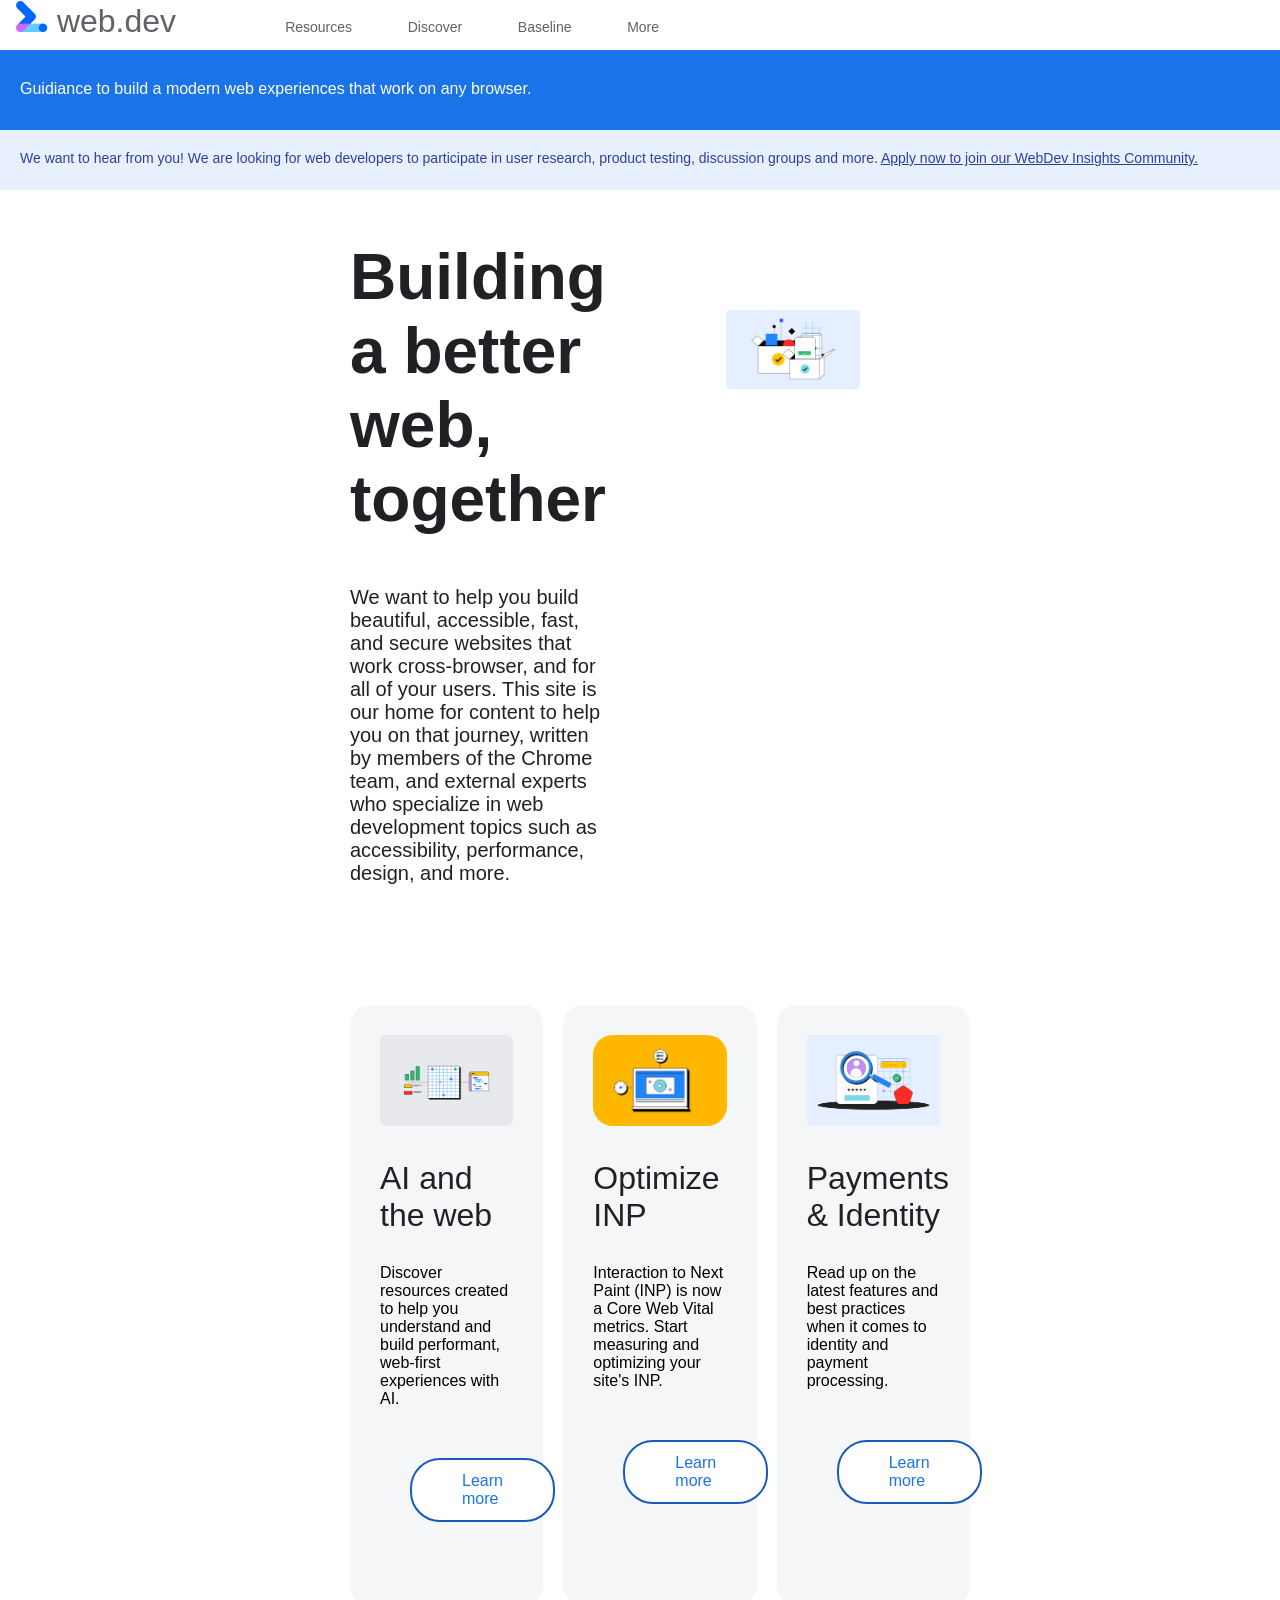
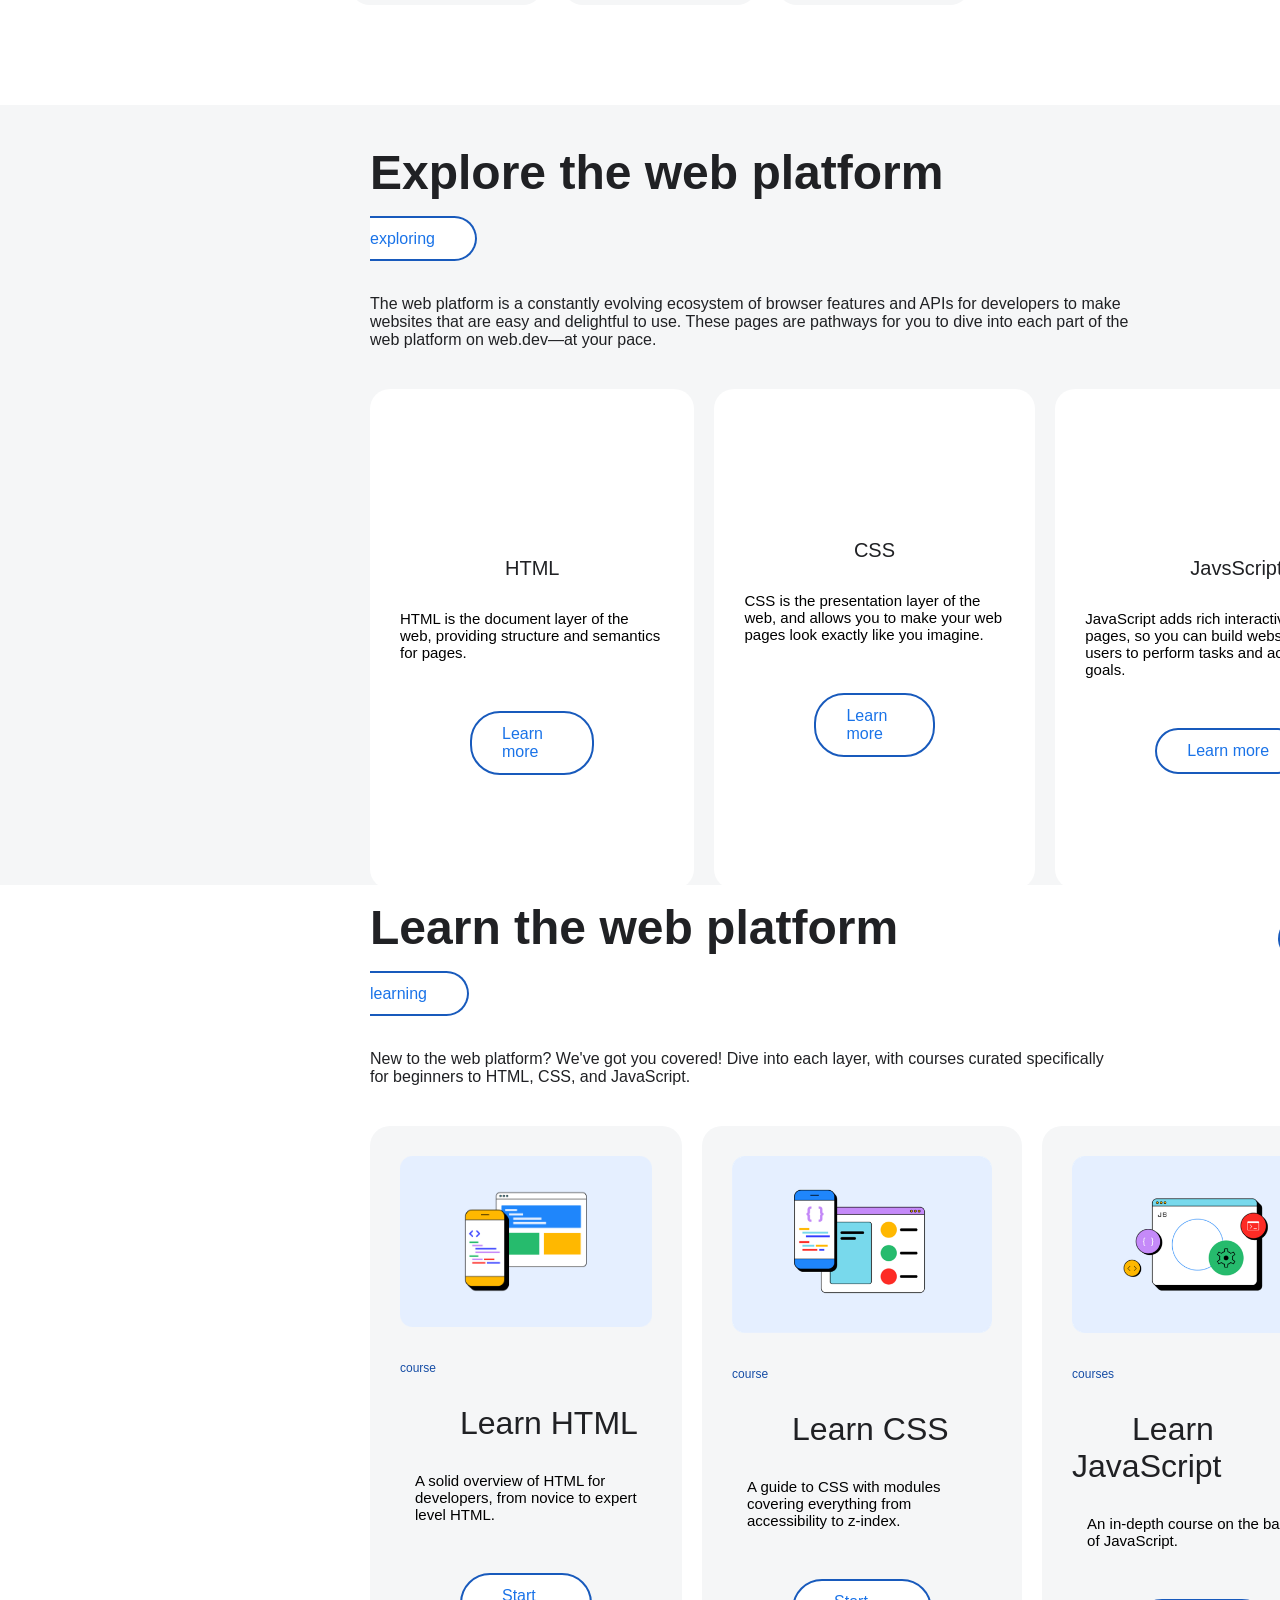
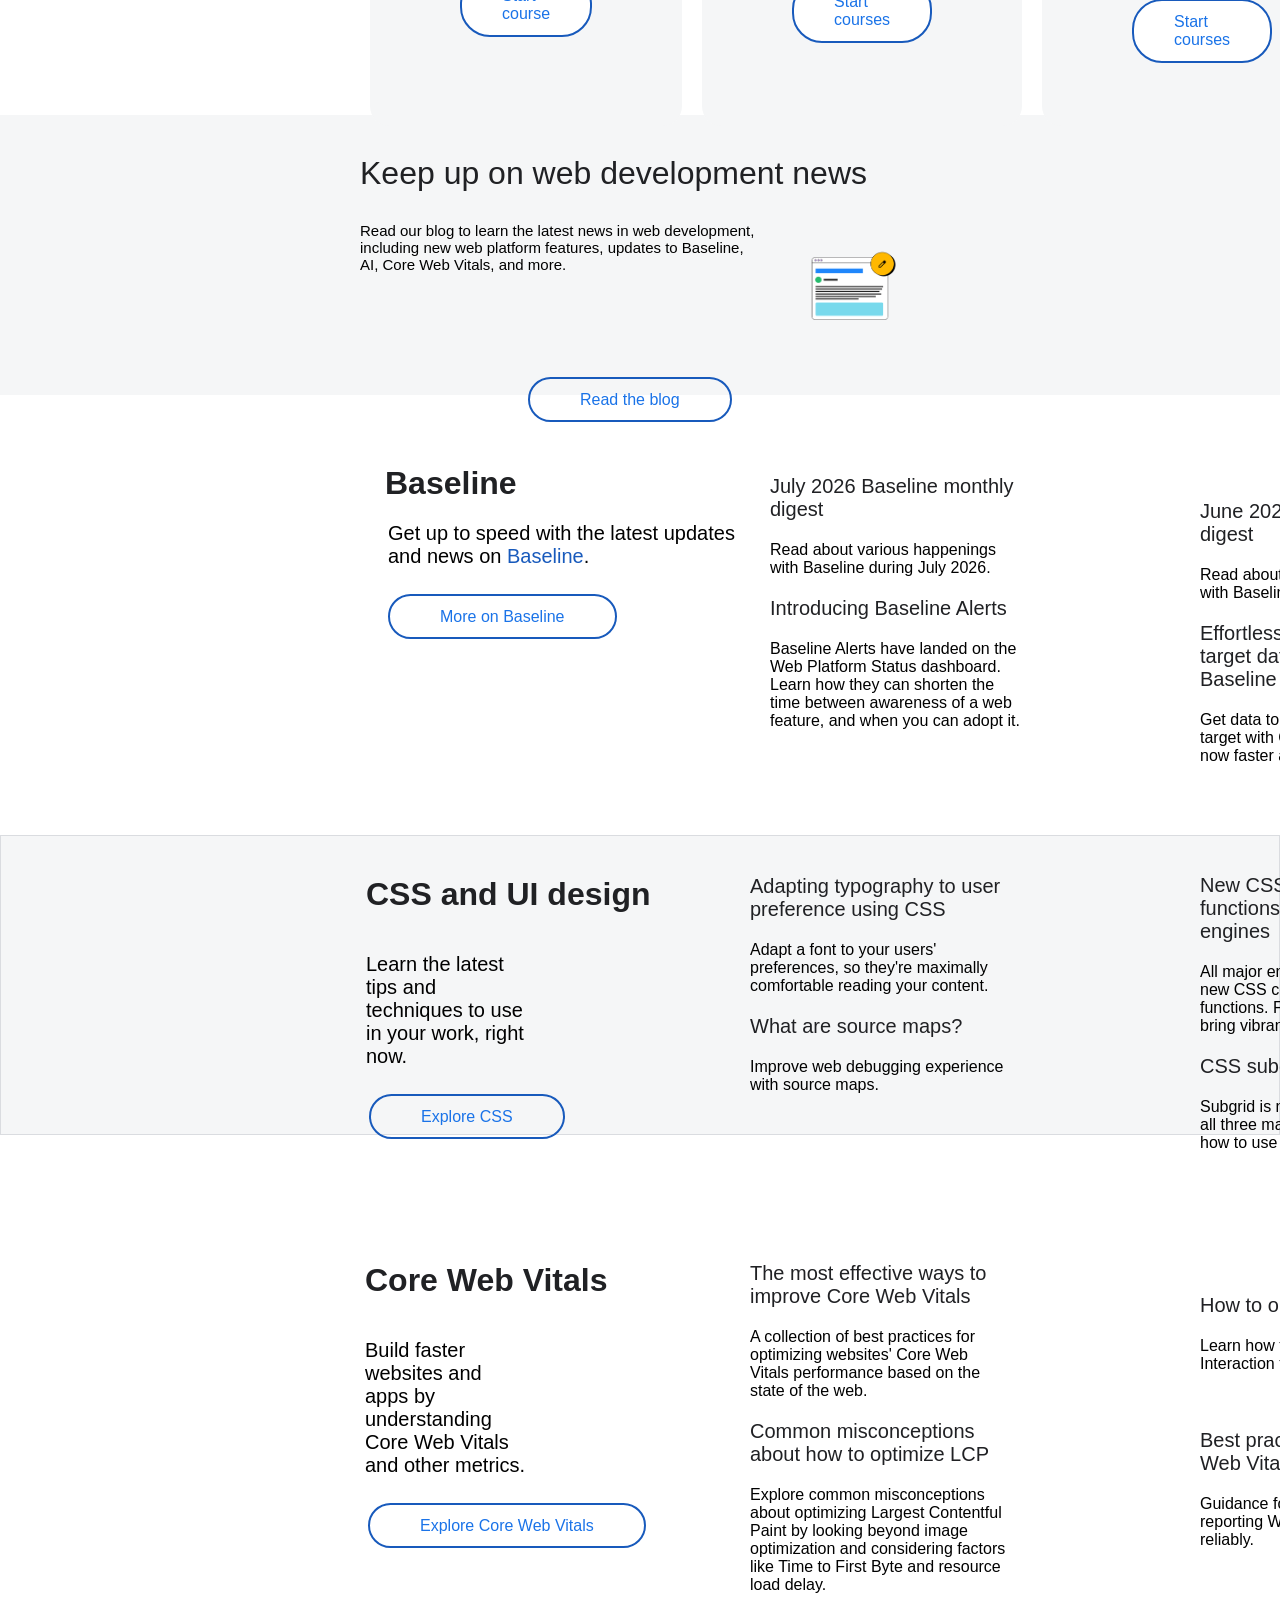
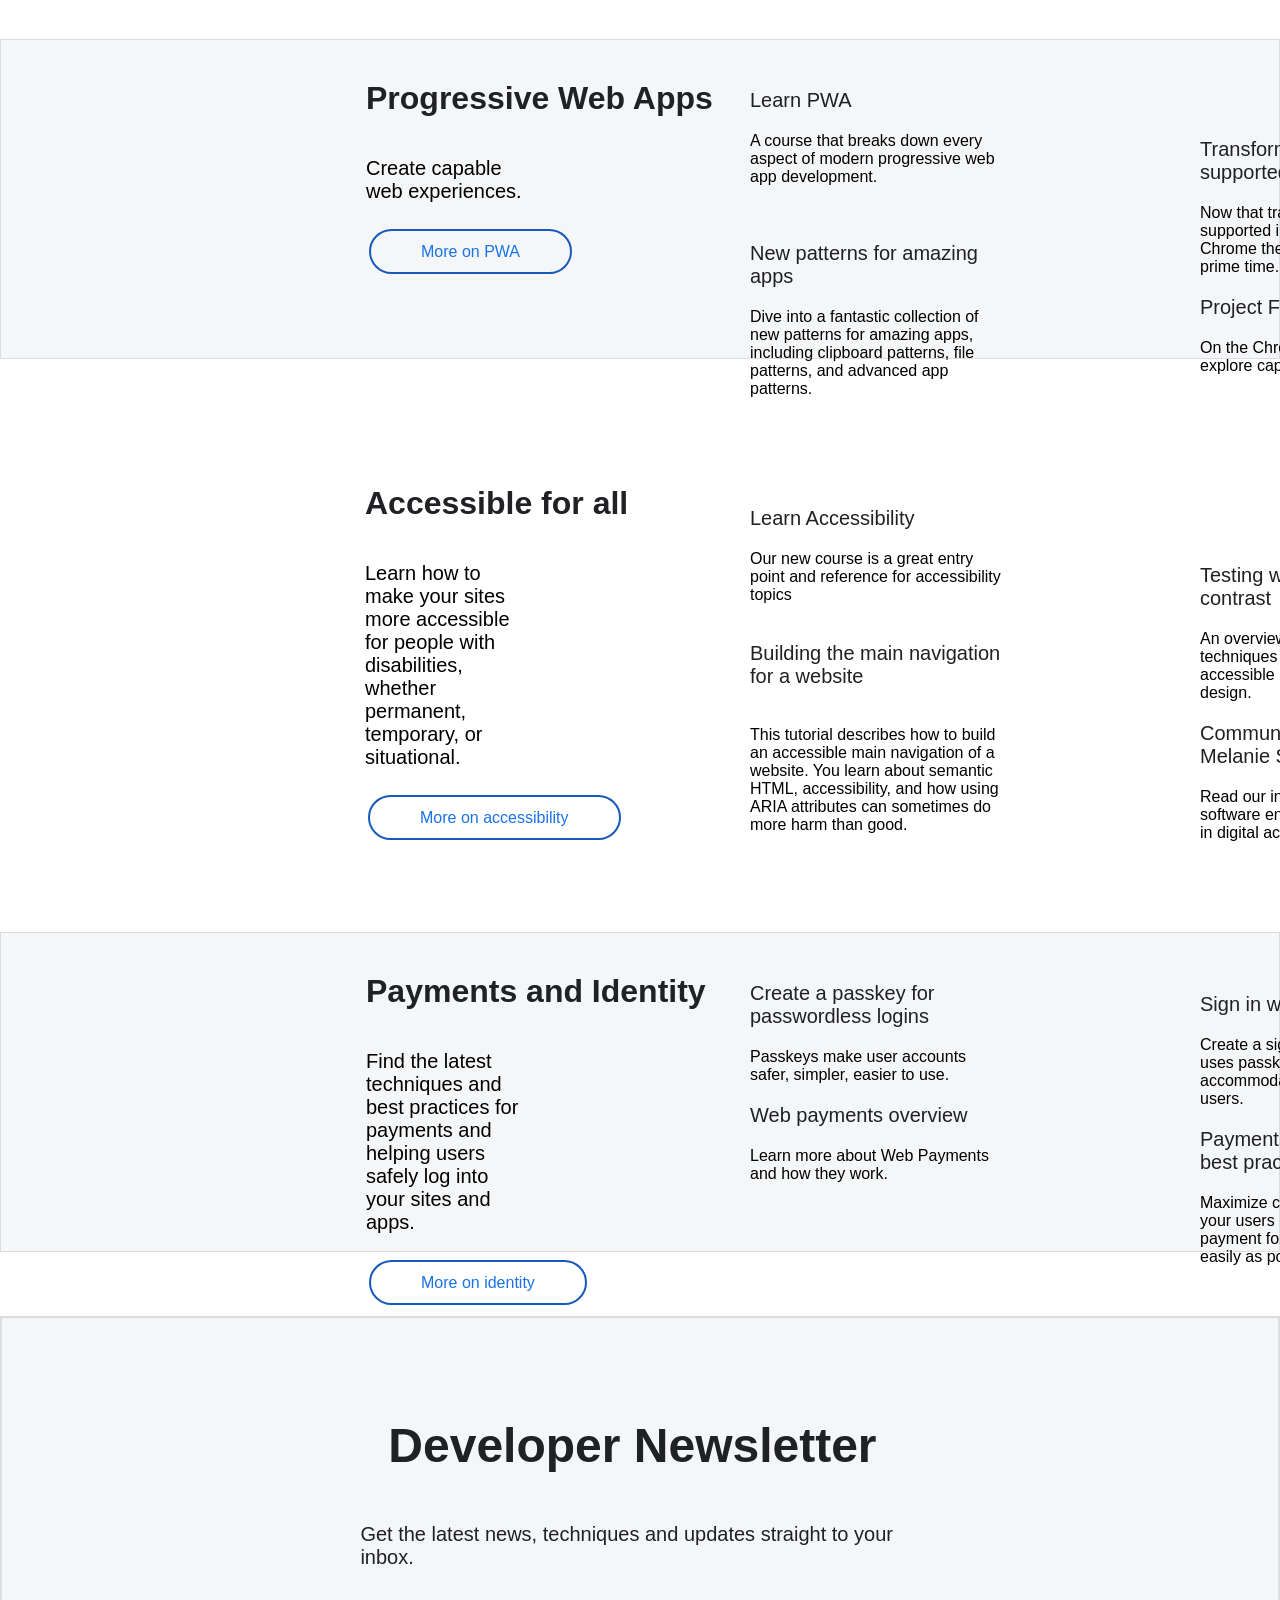
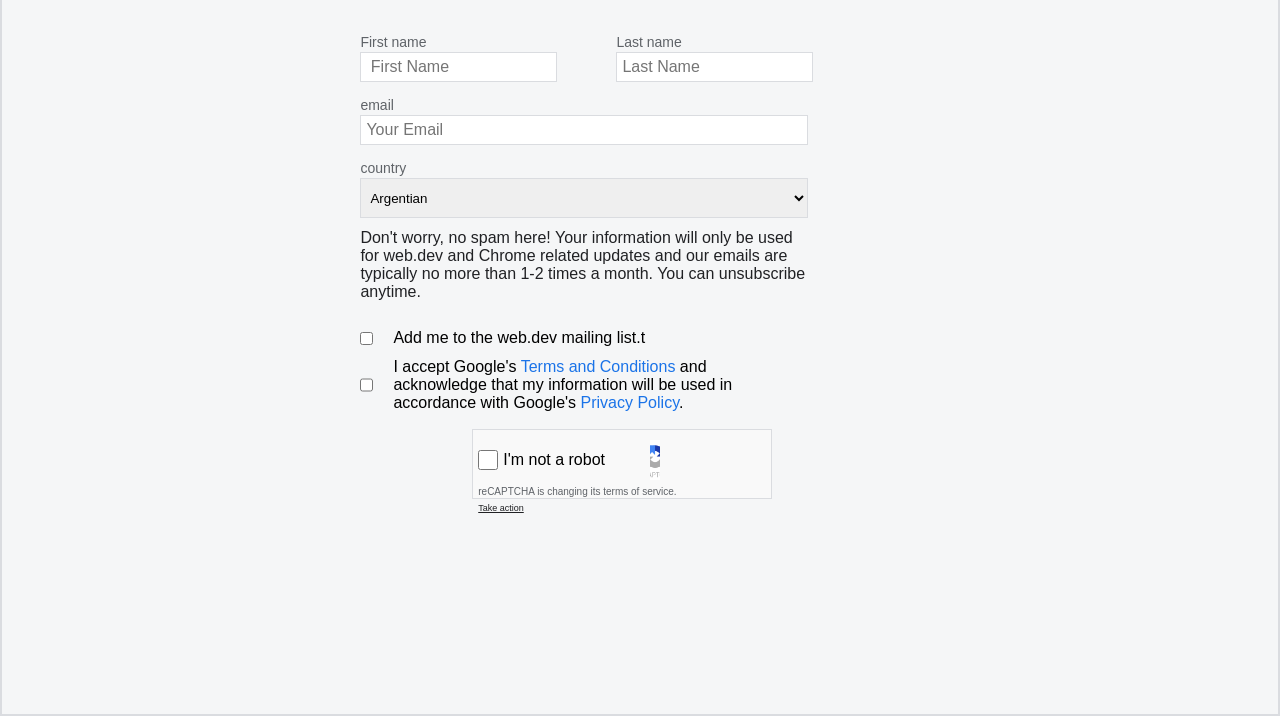
==== index.html @ c660c534 "i added a style" ====
<!DOCTYPE html>
<html lang="en">

<head>
    <meta charset="UTF-8">
    <meta name="viewport" content="width=device-width, initial-scale=1.0">
    <title>web.dev</title>
    <link rel="shortcut icon" href="images/favico.ico" type="image/x-icon">
</head>
<link rel="stylesheet" href="style.css">

<body>

    <nav class="header">
        <a href="#" class="web"> <img src="images/favicon.png" alt=""> web.dev</a>
        <a href="#" class="resources">Resources</a>
        <a href="#" class="discover">Discover</a>
        <a href="#" class="bas">Baseline</a>
        <a href="#" class="more">More</a>
        <!-- <label for=""></label> -->

    </nav>


    <div class="text">
        Guidiance to build a modern web experiences that work on any browser.
    </div>


    <div class="texts">
        We want to hear from you! We are looking for web developers to participate in user research, product testing,
        discussion groups and more. <a href="#">Apply now to join our WebDev Insights Community.</a>

    </div>





    <div class="flexparent">

        <div class="flexchild">
            <p class="building">Building a better web, together</p>
            <p class="paragraph">We want to help you build beautiful, accessible, fast, and secure websites that work
                cross-browser, and for all of your users. This site is our home for content to help you on that journey,
                written by members of the Chrome team, and external experts who specialize in web development topics
                such as accessibility, performance, design, and more. </p>
        </div>


        <div class="flexchild">
            <img src="images/files.png" alt="">
        </div>

    </div>



    <!-- <div class="box1"></div> -->
    <!-- <div class="box2"></div> -->

    <div class="flex-parent2">
        <div class="flex-child2">
            <a href="#"><img src="images/web.png" alt=""></a>
            <a href="#">AI and the web</a>
            <p>Discover resources created to help you understand and build performant, web-first experiences with AI.
            </p>
            <a href="#">Learn more</a>
        </div>
        <div class="flex-child2">
            <a href="#"><img src="images/optimizeinp.jpg" alt="" style="border-radius: 20px;"></a>
            <a href="#">Optimize INP</a>

            <p>Interaction to Next Paint (INP) is now a Core Web Vital metrics. Start measuring and optimizing your
                site's INP.</p>

            <a href="#">Learn more</a>
        </div>
        <div class="flex-child2">
            <a href="#"><img src="images/identity.png" alt=""></a>
            <a href="#">Payments & Identity</a>
            <p>Read up on the latest features and best practices when it comes to identity and payment processing.</p>
            <a href="#">Learn more</a>
        </div>
    </div>

    <div class="container">
        <div class="explore">Explore the web platform <a href="#" class="start">start exploring</a></div>
        <p class="para">The web platform is a constantly evolving ecosystem of browser features and APIs for developers
            to make websites that are easy and delightful to use. These pages are pathways for you to dive into each
            part of the web platform on web.dev—at your pace.</p>

        <div class="flex-parent3">
            <div class="flex-child3">
                <a href="#"><img src="" alt=""></a>
                <a href="#">HTML</a>
                <p class="HTML">HTML is the document layer of the web, providing structure and semantics for pages.</p>
                <a href="#">Learn more</a>
            </div>


            <div class="flex-child3">
                <a href="#"><img src="" alt=""></a>
                <a href="#">CSS</a>
                <p class="HTML">CSS is the presentation layer of the web, and allows you to make your web pages look
                    exactly like you imagine.</p>
                <a href="#">Learn more</a>
            </div>

            <div class="flex-child3">
                <a href="#"><img src="" alt=""></a>
                <a href="#">JavsScript</a>
                <p class="HTML">JavaScript adds rich interactivity to web pages, so you can build websites that help
                    users to perform tasks and accomplish goals.</p>
                <a href="#">Learn more</a>
            </div>
        </div>
    </div>

    <div class="contain">
        <div class="learn"> Learn the web platform<a href="#" class="learning">Start learning</a></div>
        <p class="New">New to the web platform? We've got you covered! Dive into each layer, with courses curated
            specifically for beginners to HTML, CSS, and JavaScript.</p>

        <div class="flex-parent4">
            <div class="flex-child4">
                <a href="#"><img src="images/card.png" alt=""></a>
                <p class="course">course</p>
                <a href="#">Learn HTML</a>
                <p class="A">A solid overview of HTML for developers, from novice to expert level HTML.</p>
                <a href="#">Start course</a>
            </div>


            <div class="flex-child4">
                <a href="#"><img src="images/card_480 (1).png" alt=""></a>
                <p class="course">course</p>
                <a href="#">Learn CSS</a>
                <p class="A">A guide to CSS with modules covering everything from accessibility to z-index.</p>
                <a href="#">Start courses</a>
            </div>


            <div class="flex-child4">
                <a href="#"><img src="images/card_480 (2).png" alt=""></a>
                <p class="course">courses</p>
                <a href="#">Learn JavaScript</a>
                <P class="A">An in-depth course on the basics of JavaScript.</P>
                <a href="#">Start courses</a>
            </div>
        </div>
    </div>

    <div class="blog">
        <div class="keep">Keep up on web development news</div>
        <div class="Read">Read our blog to learn the latest news in web development, including new web platform
            features, updates to Baseline, AI, Core Web Vitals, and more. </div>
        <div class="image"><img src="images/blog-header.png" alt=""></div>
        <p class="read"> <a href="#" class="theblog">Read the blog</a></p>
    </div>


    <div class="baseline">
        <div class="base">Baseline</div>
        <p class="getup">Get up to speed with the latest updates and news on <a href="#" class="line">Baseline</a>.</p>
        <div class="onbaseline"><a href="#" class="moreonbaseline">More on Baseline</a></div>
    </div>


    <div class="listing">
        <a href="#" class="July">July 2026 Baseline monthly digest</a>
        <p class="july2026"> Read about various happenings with Baseline during July 2026.</p>
        <a href="#" class="July">Introducing Baseline Alerts</a>
        <p class="july2026">Baseline Alerts have landed on the Web Platform Status dashboard. Learn how they can shorten
            the time between awareness of a web feature, and when you can adopt it.</p>
    </div>

    <div class="listings">
        <a href="#" class="July">June 2026 Baseline monthly digest</a>
        <p class="july2026">Read about various happenings with Baseline during June 2026.</p>
        <a href="#" class="July">Effortlessly get Baseline target data with the updated Baseline Checker tool</a>
        <p class="july2026">Get data to select your Baseline target with Google Analytics data—now faster and easier.
        </p>
    </div>


    <div class="CSSUI">
        <div class="UI">CSS and UI design</div>
        <p class="learns">Learn the latest tips and techniques to use in your work, right now.</p>
        <div class="onbaseline"><a href="#" class="moreonbaseline">Explore CSS</a></div>
    </div>

    <div class="Adapting">
        <a href="#" class="adapting">Adapting typography to user preference using CSS</a>
        <p class="july2026"> Adapt a font to your users' preferences, so they're maximally comfortable reading your
            content.</p>
        <a href="#" class="July">What are source maps?</a>
        <p class="july2026">Improve web debugging experience with source maps.</p>
    </div>


    <div class="new">
        <a href="#" class="July">New CSS color spaces and functions in all major engines</a>
        <p class="july2026">All major engines now support the new CSS color spaces and functions. Find out how they can
            bring vibrancy to your designs.</p>
        <a href="#" class="July">CSS subgrid</a>
        <p class="july2026"> Subgrid is now interoperable across all three major engines. Find out how to use it.</p>

    </div>


    <div class="Core">
        <div class="UI">Core Web Vitals</div>
        <p class="learns">Build faster websites and apps by understanding Core Web Vitals and other metrics.</p>
        <div class="onbaseline"><a href="#" class="moreonbaseline">Explore Core Web Vitals</a></div>
    </div>

    <div class="Adapting">
        <a href="#" class="adapting">The most effective ways to improve Core Web Vitals</a>
        <p class="july2026"> A collection of best practices for optimizing websites' Core Web Vitals performance based
            on the state of the web.</p>
        <a href="#" class="July">Common misconceptions about how to optimize LCP</a>
        <p class="july2026">Explore common misconceptions about optimizing Largest Contentful Paint by looking beyond
            image optimization and considering factors like Time to First Byte and resource load delay.</p>
    </div>


    <div class="how">
        <a href="#" class="July">How to optimize INP</a>
        <p class="july2026">Learn how to optimize for the Interaction to Next Paint metric.</p>
        <br><br><a href="#" class="July">Best practices for measuring Web Vitals in the field</a>
        <p class="july2026"> Guidance for collecting and reporting Web Vitals quickly and reliably.</p>
    </div>


    <div class="Progressive">
        <div class="webapps">Progressive Web Apps</div>
        <p class="create">Create capable web experiences.</p>
        <div class="onbaseline"><a href="#" class="moreonbaseline">More on PWA</a></div>
    </div>


    <div class="PWA">
        <a href="#" class="pwa">Learn PWA</a>
        <p class="acourse"> A course that breaks down every aspect of modern progressive web app development.</p>
        <br><br><a href="#" class="pattern">New patterns for amazing apps</a>
        <p class="dive">Dive into a fantastic collection of new patterns for amazing apps, including clipboard patterns,
            file patterns, and advanced app patterns.</p>
    </div>


    <div class="transform">
        <a href="#" class="stream">TransformStream is now supported cross browser.</a>
        <p class="july2026">Now that transform streams are supported in Safari, Firefox, and Chrome they are finally
            ready for prime time.</p>
        <a href="#" class="July">Project Fugu API showcase</a>
        <p class="july2026">On the Chrome Developers site, explore capabilities APIs.</p>
    </div>


    <div class="Accessible">
        <div class="UI"> Accessible for all</div>
        <p class="learns">Learn how to make your sites more accessible for people with disabilities, whether permanent,
            temporary, or situational.</p>
        <div class="onbaseline"><a href="#" class="moreonbaseline">More on accessibility</a></div>
    </div>


    <div class="Accessibility">
        <a href="#" class="pwa">Learn Accessibility</a>
        <p class="july2026">Our new course is a great entry point and reference for accessibility topics</p>
        <br><a href="#" class="July">Building the main navigation for a website</a>
        <br><br>
        <p class="july2026">This tutorial describes how to build an accessible main navigation of a website. You learn
            about semantic HTML, accessibility, and how using ARIA attributes can sometimes do more harm than good.</p>
    </div>

    <div class="Testing">
        <a href="#" class="July">Testing web design color contrast</a>
        <p class="july2026">An overview of three tools and techniques for testing and verifying accessible color
            contrast of your design.</p>
        <a href="#" class="July">Community highlight: Melanie Sumner</a>
        <p class="july2026">Read our interview with Melanie, a software engineer who specializes in digital
            accessibility.</p>
    </div>

    <div class="Progressive">
        <div class="webapps">Payments and Identity</div>
        <p class="create">Find the latest techniques and best practices for payments and helping users safely log into
            your sites and apps.</p>
        <div class="onbaseline"><a href="#" class="moreonbaseline">More on identity</a></div>
    </div>

    <div class="passkey">
        <a href="#" class="July">Create a passkey for passwordless logins</a>
        <p class="july2026">Passkeys make user accounts safer, simpler, easier to use.</p>
        <a href="#" class="July">Web payments overview</a>
        <p class="july2026">Learn more about Web Payments and how they work.</p>
    </div>

    <div class="Sign">
        <a href="#" class="July">Sign in with a passkey</a>
        <p class="july2026">Create a sign in experience that uses passkeys while still accommodating existing password
            users.</p>
        <a href="#" class="July">Payment and address form best practices</a>
        <p class="july2026">Maximize conversions by helping your users complete address and payment forms as quickly and
            easily as possible.</p>
    </div>
    </div>

    <div class="conclusion">
        <h2>Developer Newsletter</h2>
        <div class="paragraph">Get the latest news, techniques and updates straight to your inbox.</div>

        <div class="name">
            <div>
                <label for="" class="Firstname">First name</label>
                <input class="firstname" type="text" placeholder=" First Name">
            </div>

            <div>
                <label class="Lastname">Last name</label>
                <input class="lastname" type="text" placeholder="Last Name">
            </div>
        </div>
        <label class="Email">email</label>
        <input class="email" type="email" placeholder="Your Email ">
        <label class="country">country</label>
        <select name="" id="">
            <option value="" disabled selected>Argentian</option>
            <option value="">Bangladesh</option>
            <option value="">Nigeria</option>
        </select>
        <p>Don't worry, no spam here! Your information will only be used for web.dev and Chrome related updates and our
            emails are typically no more than 1-2 times a month. You can unsubscribe anytime.</p>

        <div class="conclusion2">
            <input class="checkbox" type="checkbox" id="checkbox" />
            <label for="" class="label">Add me to the web.dev mailing list.t</label>
        </div>

        <div class="conclusion3">
            <input type="checkbox" id="checkbox" />
            <label for="" class="label">I accept Google's <a href="#">Terms and Conditions</a> and acknowledge that my
                information will be used in accordance with Google's <a href="#">Privacy Policy</a>.</label>
        </div>

        <div class="conclusion4">
            <div class="reCAPTCHA-box1">
                <div class="box">
                    <input type="checkbox" class="reCAPTCHA-checkbox">
                    <label for="">I'm not a robot </label>
                    <img src="images/reCAPTCHA.png" alt="" class="reCAPTCHA">
                </div>
      
            </div>
             <p>reCAPTCHA is changing its terms of service.</p>
             <a href="#">Take action</a>
        </div>




    </div>




</body>

</html>
---- style.css ----
@import url('https://fonts.googleapis.com/css2?family=Google+Sans:ital,opsz,wght@0,17..18,400..700;1,17..18,400..700&display=swap');

*{
    margin: 0;
    padding: 0;
    box-sizing: border-box;
}

body{
    font-family: "Google Sans" , sans-serif;
}



img{
    max-width: 100%;
}
css reset
*{
  margin: 0;
  padding: 0;
  box-sizing: border-box;
  
}


.header{
    /* border: 2px solid black; */
    color: #5F6368;
    text-decoration: none;
    position: fixed;
    /* gap: 20px; */
    background-color: #fff;
    width: 100%;
    top: 0px;
}

.web{
    color:#5f6368 ;
    font-size: 32px;
    font-weight: 450;
    margin: 0 15px;
    text-decoration: none;
}

.resources{
    color: #5F6368;
    font-size: 14px;
    font-weight: 400;
    text-decoration: none;
    padding-left: 7%;
    margin-top: 15%;
}

.resources:hover{
    color: #202124;
}



.discover{
    color: #5F6368;
    font-size: 14px;
    font-weight: 400;
    text-decoration: none;
    padding-left: 4%;
    margin-top: 15%;
 }

 .discover:hover{
    color: #202124;
 }



 .bas{
   color: #5F6368;
    font-size: 14px;
    font-weight: 400;
    text-decoration: none;
    padding-left: 4%;
    margin-top: 15%;
}

.bas:hover{
    color: #202124;
}

.more{
   color: #5F6368;
    font-size: 14px;
    font-weight: 400;
    text-decoration: none;
    padding-left: 4%;
    margin-top: 15%;
}

.text{
    color:#FFFF ;
    background-color:#1A73E8 ;
    font-size: 16px;
    height: 80px;
    padding: 30px 20px ;
    margin: 50px 0 0 0;
}

.texts{
 /* border: 2px solid black; */
 font-size: 14px;
 font-weight: 400;
 color:#303F9F ;
 background-color:#E8F0FE ; 
padding: 20px 20px;
 height: 60px;
}

.texts a{
    color: #303F9F;
}


.flexparent{
    /* border: 2px solid red; */
    display: flex;
    margin: 50px 350px;
   
}

.flexchild{
  margin-right: 70px;

}




.flexchild:nth-child(1){
    /* border: 4px solid brown; */
    width: 53%;
    display: inline-block;
   
}
.flexchild:nth-child(2){
    /* border: 2px solid black; */
    width: 50%;
    /* border-radius: 150px; */
    margin-left: 50px;
    margin-top: 60px;
    padding: 10px 0;
    
    
}

.building{
    color: #202124;
    font-size: 64px;
    font-weight: 700;
    margin: 30px 20;

}


.paragraph{
    color: #202124;
    font-size: 20px;
    font-weight: 400;
    margin: 50px 0;
}



.flex-parent2{
    /* border: 2px solid rebeccapurple; */
    display: flex;
    height: 700px;
     margin: 0px 350px;
     margin-top: 70px;

     
}


.flex-child2{
background-color: #f5f6f7;
margin-right: 20px;
border-radius: 20px;
padding: 0px 30px;
padding-top: 30px;  
height: 600px;
}


.flex-child2:nth-child(1){
    /* border: 2px solid purple; */
   width: 33.33%;
   
    
}

.flex-child2:nth-child(2){
/* border: 2px solid palevioletred; */
width: 33.33%;
}

.flex-child2 a:nth-child(2) {
border-radius: 200px;

}


.flex-child2:nth-child(3){
/* border: 2px solid green; */
width: 33.33%;
}


.flex-child2 a:nth-child(1){
    display: inline-block;
    
}

.flex-child2 a:nth-child(2){
    color: #202124;
    text-decoration: none;
    font-size: 32px;
    font-weight: 500;
    display: inline-block;
    margin:  30px 0;
}

.flex-child2 a:nth-child(2):hover{
    text-decoration: underline;
}

.flex-child2 a:nth-child(4){
    background-color: #fff;
    border: 2px, solid, #185abc;
    color: #1A73E8;
    border-radius: 30px;
    padding: 12px 50px;
    text-decoration: none;
    margin: 50px 30px;
    display: inline-block;
    font-weight: 500;
}


.flex-child2 a:nth-child(4):hover{
    background-color: #f5f6f7;
    border: 2px solid  #f5f6f7 ;
}


.container{
    background-color: #f5f6f7 ;
    /* border: 2px solid black; */
    height: 780px;
    display: inline-block;
    margin: 0px 0;
    padding:40px 20px ;
}

.explore{
    color: #202124;
    font-size: 48px;
    font-weight: 700;
    margin: 0 350px;
}

.start{
    background-color: #fff;
    border: 2px, solid, #185abc;
    color: #1A73E8;
    border-radius: 30px;
    padding: 12px 40px;
    text-decoration: none;
    margin-left: 360px;
    font-weight: 500;
    font-size: 16px;
    
}

.start:hover{
  background-color: #f5f6f7;
    border: 2px solid  #f5f6f7 ;
} 

.para{
  color: #202124;
    font-size: 16px;
    font-weight: 400;
    margin: 40px 350px; 
    width: 44%; 
}


.flex-parent3{
    /* border: 2px solid rebeccapurple; */
    display: flex;
    height: 500px;
     margin: 20px 350px;
}

.flex-child3{
background-color: #fff;
margin-right: 20px;
border-radius: 20px;
padding: 30px 30px; 
display: inline-block; 
}

.flex-child3:nth-child(1){
    width: 33.33%;

}


.flex-child3:nth-child(2){
    width: 33.33%;
}



.flex-child3:nth-child(3){
    width: 33.33%;
}

.flex-child3 a:nth-child(2){
    color: #202124;
    text-decoration: none;
    font-size: 20px;
    font-weight: 400;
    display: inline-block;
    margin:  120px 105px 0 105px;
    display: inline-block;
}

.flex-child3 a:nth-child(2):hover{
    text-decoration: underline;
}



.HTML{
    font-size: 15px;
    font-weight: 400;
    display: inline-block;
    margin: 30px 0 ;
}


.flex-child3 a:nth-child(4){
     background-color: #fff;
    border: 2px, solid, #185abc;
    color: #1A73E8;
    border-radius: 30px;
    padding: 12px 30px;
    text-decoration: none;
    margin: 20px 70px;
    display: inline-block;
    font-weight: 500;
}

.flex-child3 a:nth-child(4):hover{
    background-color: #fff;
    border: 2px solid  #fff ;
}



.contain{
    background-color: #fff ;
    /* border: 2px solid black; */
    height: 780px;
    display: inline-block;
    margin:5px 0;
    padding:5px 20px ;
}

.learn{
  color: #202124;
    font-size: 48px;
    font-weight: 700;
    margin: 5px 350px;
}


.learning{
  background-color: #fff;
    border: 2px, solid, #185abc;
    color: #1A73E8;
    border-radius: 30px;
    padding: 12px 40px;
    text-decoration: none;
    margin-left: 380px;
    font-weight: 500;
    font-size: 16px;  
}

.learning:hover{
  background-color: #ffff;
    border: 2px solid  #ffff ;  
}


.New{
  color: #202124;
    font-size: 16px;
    font-weight: 400;
    margin: 40px 350px; 
    width: 44%;   
}

.flex-parent4{
  /* border: 2px solid rebeccapurple; */
    display: flex;
    height: 600px;
     margin: 20px 350px;  
}

.flex-child4{
   background-color: #f5f6f7;
margin-right: 20px;
border-radius: 20px;
padding: 30px 30px; 
/* display: inline-block;   */
}

.flex-child4:nth-child(1){
   width: 33.33%; 
}

.flex-child4:nth-child(2){
   width: 33.33%; 
}


.flex-child4:nth-child(3){
   width: 33.33%; 
}


.course{
    font-size: 12px;
    /* text-decoration: none; */
    font-weight: 500;
    color: #174EA6;
    margin: 30px 0;

}

.flex-child4 a:nth-child(3){
    color: #202124;
    text-decoration: none;
    font-size: 32px;
    font-weight: 500;
    /* display: inline-block; */
    margin-left: 60px; 
}

.flex-child4 a:nth-child(3):hover{
  text-decoration: underline;
}

.A{
    font-size: 15px;
    font-weight: 400;
    display: inline-block;
    margin: 30px 15px ;
}

.flex-child4 a:nth-child(5){
     background-color: #fff;
    border: 2px, solid, #185abc;
    color: #1A73E8;
    border-radius: 30px;
    padding: 12px 40px;
    text-decoration: none;
    margin: 20px 60px;
    display: inline-block;
    font-weight: 500;
}

.flex-child4 a:nth-child(5):hover{
     background-color: #1A73E8;
    border: 2px solid  #1A73E8;  
    color: #fff;
}

.blog{
    background-color: #f5f6f7 ;
    /* border: 2px solid black; */
    height: 280px;
    /* display: inline-block; */
    margin: 40px 0;
    padding:40px 360px ;
}

.keep{
     color: #202124;
    font-size: 32px;
    font-weight: 500; 
}

.Read{
   font-size: 15px;
    font-weight: 400;
    display: inline-block;
    margin: 30px 0 ;
    width: 71%; 
}

.image{
    height: 12%;
    width: 25%;
    margin-left: 75%;
    margin-top: -10%;
}

.read{
    margin: 120px 30%;
}

.theblog{
    border: 2px solid #185abc;
    border-radius: 30px;
    padding: 12px 50px;   
    text-decoration: none;
    color: #1A73E8;
}

.theblog:hover{
  background-color: #1A73E8;
    border: 2px solid  #1A73E8;  
    color: #fff;   
}

.baseline{
  /* border: 2px solid #dadce0; */
    background-color: #fff ;
    /* border: 2px solid black; */
    height: 780px;
    display: inline-block;
    margin: 10px 350px;
    padding:0px 20px ;  
}

.base{
    color: #202124;
    font-size: 32px;
    font-weight: 700;
    margin: 20px 0;
    padding: 0 15px; 
}

.getup{
    padding: 0 18px;
    font-size: 20px;
    font-weight: 400;
    width: 72%;
}

.line{
    color: #185abc;
    text-decoration: none;
}

.line:hover{
    text-decoration: underline;
}

.onbaseline{
       margin: 40px 18px; 
}

.moreonbaseline{
  border: 2px solid #185abc;
    border-radius: 30px;
    padding: 12px 50px;   
    text-decoration: none;
    color: #1A73E8;
    font-size:16px ;
    font-weight: 500;
}

.moreonbaseline:hover{
  background-color: #fff;
    border: 2px solid #fff;  
    color: #1A73E8;   
}

.listing{
    margin-top: -760px;
    margin-left: 770px;
    width: 20%;
    
}

.July{
    font-size: 20px;
    font-weight: 400;
    color: #202124;
    text-decoration: none;
}

.July:hover{
    text-decoration: underline;
}

.july2026{
    margin: 20px 0;
}


.listings{
    margin-top: -250px;
    margin-left: 1200px;
    width: 20%;
}

.CSSUI{
   border: 1px solid #dadce0;
    background-color: #f5f6f7;
    /* border: 2px solid black; */
    height: 300px;
    display: inline-block;
    margin: 50px 0;
    padding:0px 350px ;  
    width: 100%; 
}

.UI{
   color: #202124;
    font-size: 32px;
    font-weight: 700;
    margin: 40px 0;
    padding: 0 15px;  
}

.learns{
 padding: 0 15px;
    font-size: 20px;
    font-weight: 400;
    width: 33%;   
}

.Adapting{
  margin-top: -310px;
    margin-left: 750px;
    width: 20%;  
}

.adapting{
    font-size: 20px;
    font-weight: 400;
    color: #202124;
    text-decoration: none; 
    padding: 10; 
}

.adapting:hover{
    text-decoration: underline;
}


.new{
    margin-top: -240px;
    margin-left: 1200px;
    width: 20%; 
}

.Core{
 /* border: 2px solid #dadce0; */
    background-color: #fff;
    /* border: 2px solid black; */
    height: 300px;
    display: inline-block;
    margin: 50px 0;
    padding:0px 350px ;  
    width: 100%;  
}


.how{
   margin-top: -320px;
    margin-left: 1200px;
    width: 20%;   
}

.Progressive{
      border: 1px solid #dadce0;
    background-color: #f5f6f7;
    /* border: 2px solid black; */
    height: 320px;
    display: inline-block;
    margin: 70px 0;
    padding:0px 350px ;  
    width: 100%; 
}

.webapps{
   color: #202124;
    font-size: 32px;
    font-weight: 700;
    margin: 40px 0;
    padding: 0 15px;  
}

.create{
 padding: 0 15px;
    font-size: 20px;
    font-weight: 400;
    width: 33%;    
}



.acourse{
   margin: 20px 0; 
}

.pattern{
    font-size: 20px;
    font-weight: 400;
    color: #202124;
    text-decoration: none;   
}

.pattern:hover{
    text-decoration: underline;
}

.dive{
  margin: 20px 0;
}   

.PWA{
  margin-top: -340px;
    margin-left: 750px;
    width: 20%;    
}

.pwa{
  font-size: 20px;
    font-weight: 400;
    color: #202124;
    text-decoration: none; 
    padding: 0px 0; 
}

.pwa:hover{
 text-decoration: underline;
}


.transform{
  margin-top: -280px;
    margin-left: 1200px;
    width: 20%;   
}


.stream{
   font-size: 20px;
    font-weight: 400;
    color: #202124;
    text-decoration: none;  
}

.stream:hover{
    text-decoration: underline;
}

.Accessible{
    background-color: #fff;
    /* border: 2px solid black; */
    height: 320px;
    display: inline-block;
    margin: 50px 0;
    padding:0px 350px ;  
    width: 100%; 
}

.accessible{
 color: #202124;
    font-size: 32px;
    font-weight: 700;
    margin: 20px 0;
    padding: 0 15px;   
}

.sites{
  padding: 0 15px;
    font-size: 20px;
    font-weight: 400;
    width: 33%;  
}

.Accessibility{
     margin-top: -320px;
    margin-left: 750px;
    width: 20%;   
}

.accessibility{
    padding: 0 15px;
    font-size: 20px;
    font-weight: 400;
    width: 33%;  
}
.accessibility:hover{
    text-decoration: underline;
}

.Testing{
   margin-top: -290px;
    margin-left: 1200px;
    width: 20%;  
}

.passkey{
       margin-top: -340px;
    margin-left: 750px;
    width: 20%;   
}  

.Sign{

    margin-top: -210px;
    margin-left: 1200px;
    width: 20%;   
}

.conclusion{
   border: 2px solid #dadce0;
    background-color: #f5f6f7; 
   height: 1000px;
   margin-top: 50px;
   padding: 0 28%;
   padding-top: 100px;
}

.conclusion h2{
    color: #202124;
    font-size: 48px;
    font-weight: 700;
    padding-left: 5%;
}

.paragraph{
 color: #202124;
 font-size: 20px;
 font-weight: 400;

}

.Firstname,
.Lastname,
.Email,
.country{
    display: block;
    margin: 15px 0 8px;
     color: #5F6368;
    font-size: 14px;
    font-weight: 400;
    height: 10px;
}
 

.firstname,
 .lastname,
 .email{
    width: 80%;
    box-sizing: border-box;
    padding: 5px;
    border: 1px solid #dadce0;
    font-size: 16px;
    background-color: #fff;
    color: #dadce0;
    font-weight: 200;
 }

    .name{
        display: flex;
        gap: 10px;
    }

    select{
        width: 80%;
        padding: 5px;
        border: 1px solid #dadce0;
        height: 40px;
    }

   .name div{
    width: 44%;
   }

   .conclusion p{
    color: #202124;
    font-size: 16px;
    font-weight: 400;
    padding-top: 2%;
    width: 80%;
   }

 .conclusion2{
    /* align-items: center; */
    display: flex;
    align-items: center;
    gap: 20px;
    margin-top: 5%;
}

.conclusion3{
    display: flex;
    gap: 20px;
    margin-top: 2%;
    width: 75%;
}

.conclusion3 a{
    text-decoration: none;
    color: #1A73E8;
}

.conclusion4{
    border: 1px solid #dadce0;
    background-color:#f9f9f9 ;
    width: 300px;
    height: 70px;
    margin-top: 3%;
    margin-left: 20%;
}

.reCAPTCHA-box1 {
    display: flex;
    padding:10px 0 0 5px ;
}

.box {
    display: flex;
    align-items: center;
    gap: 5px;
}

.reCAPTCHA-checkbox {
    width: 20px;
    height: 20px;
}

.conclusion4 p{
   font-size: 10px;
   color: #5F6368; 
   padding-left: 5px;
}

.conclusion4 a{
    text-decoration:underline;
    color: #202124;
    font-size: 9px;
    padding-left: 5px;
}

.reCAPTCHA{
    width: 50px;
    height: 40px;
    padding-left: 40px;
    object-fit: cover;
}




  











/* .box1{
    border: 2px solid blue;
    height: 500px;
    width: 500px;
}
.box2{
    border: 2px solid blue;
    width: 500px;
    height: 500px; */
/* } */
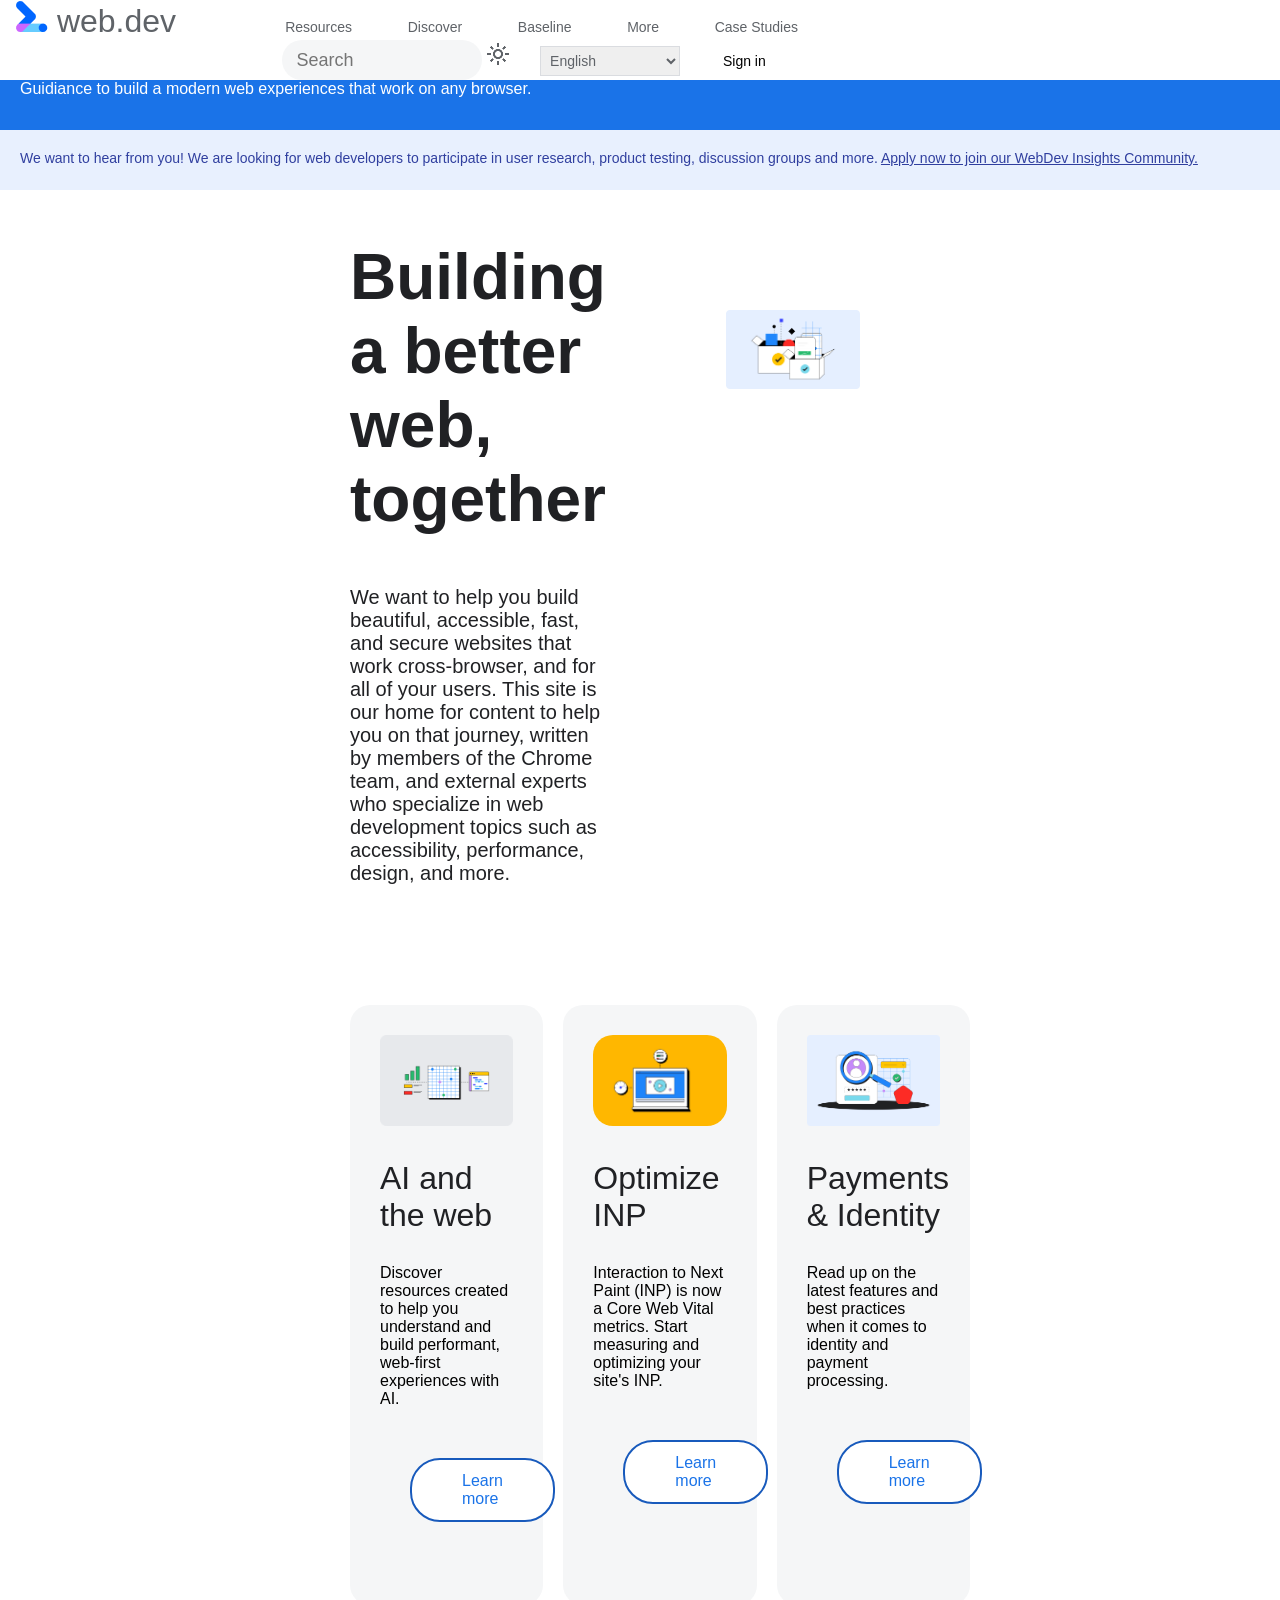
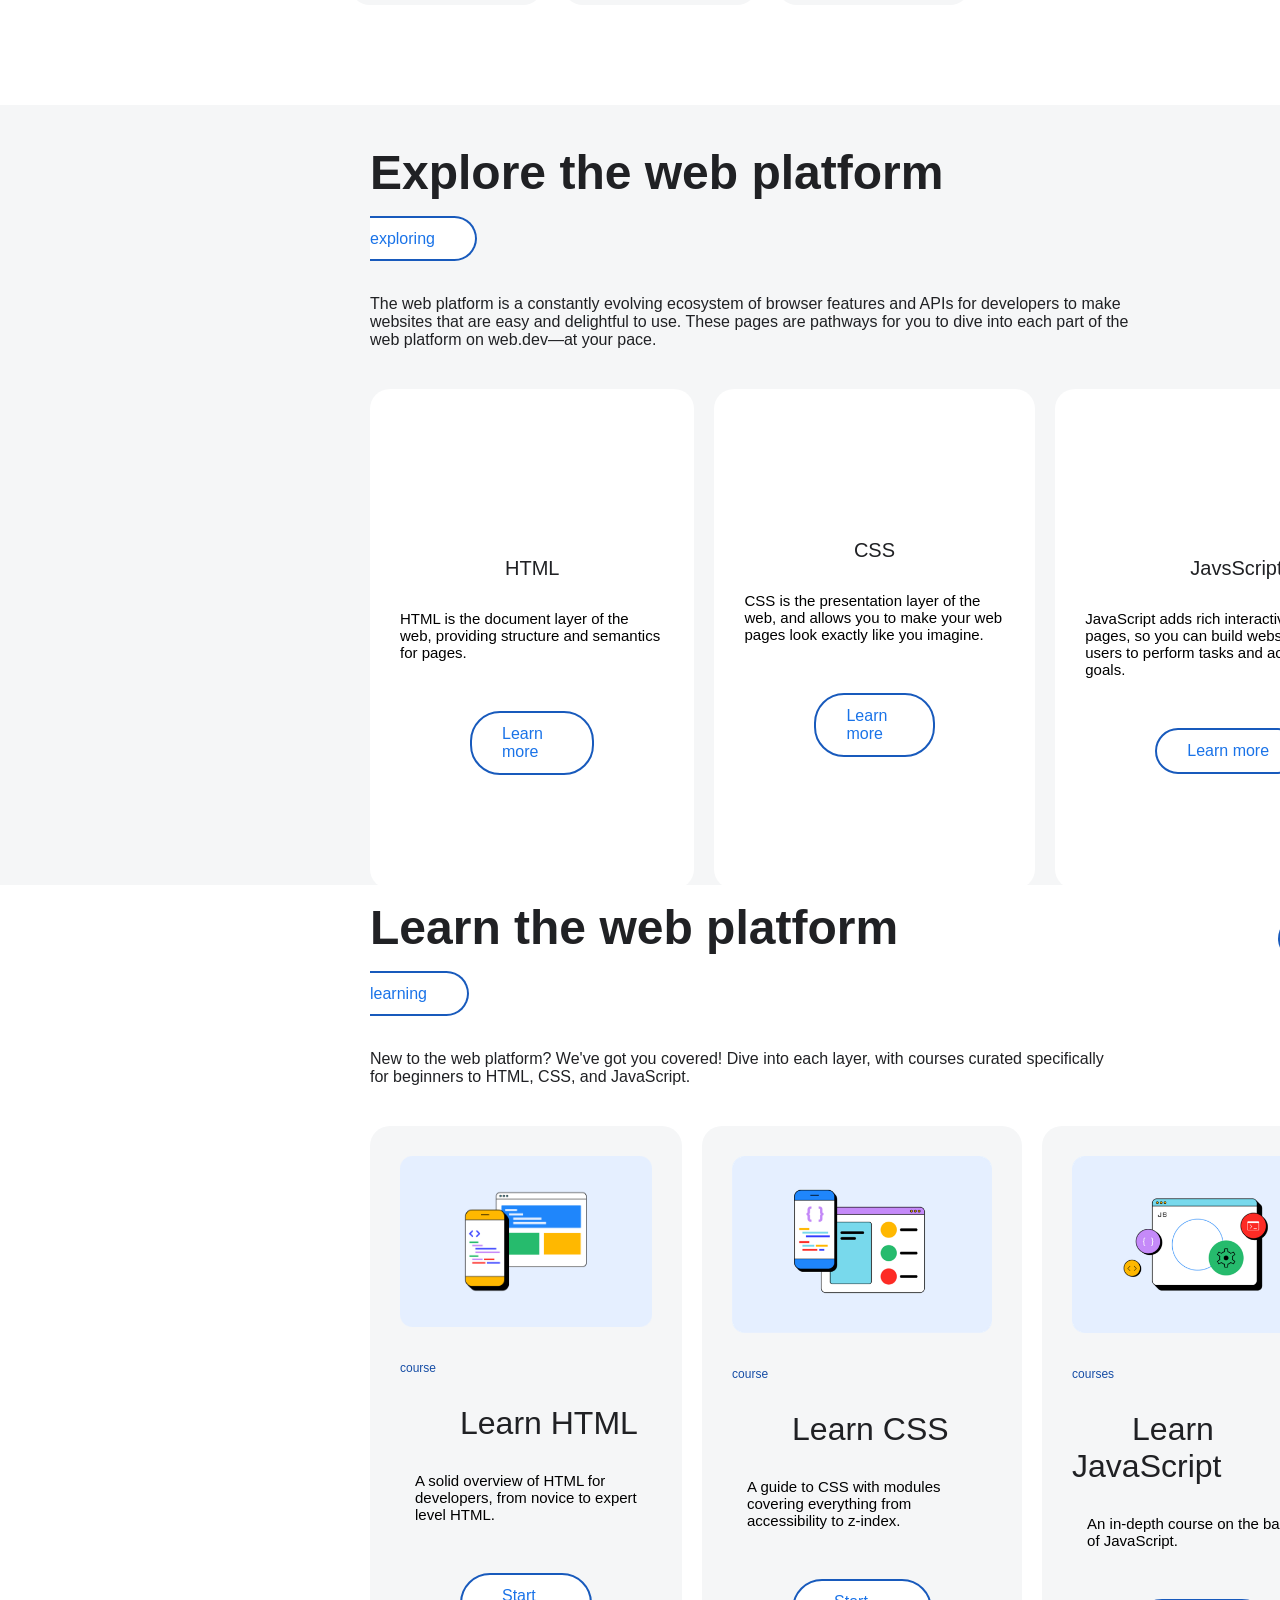
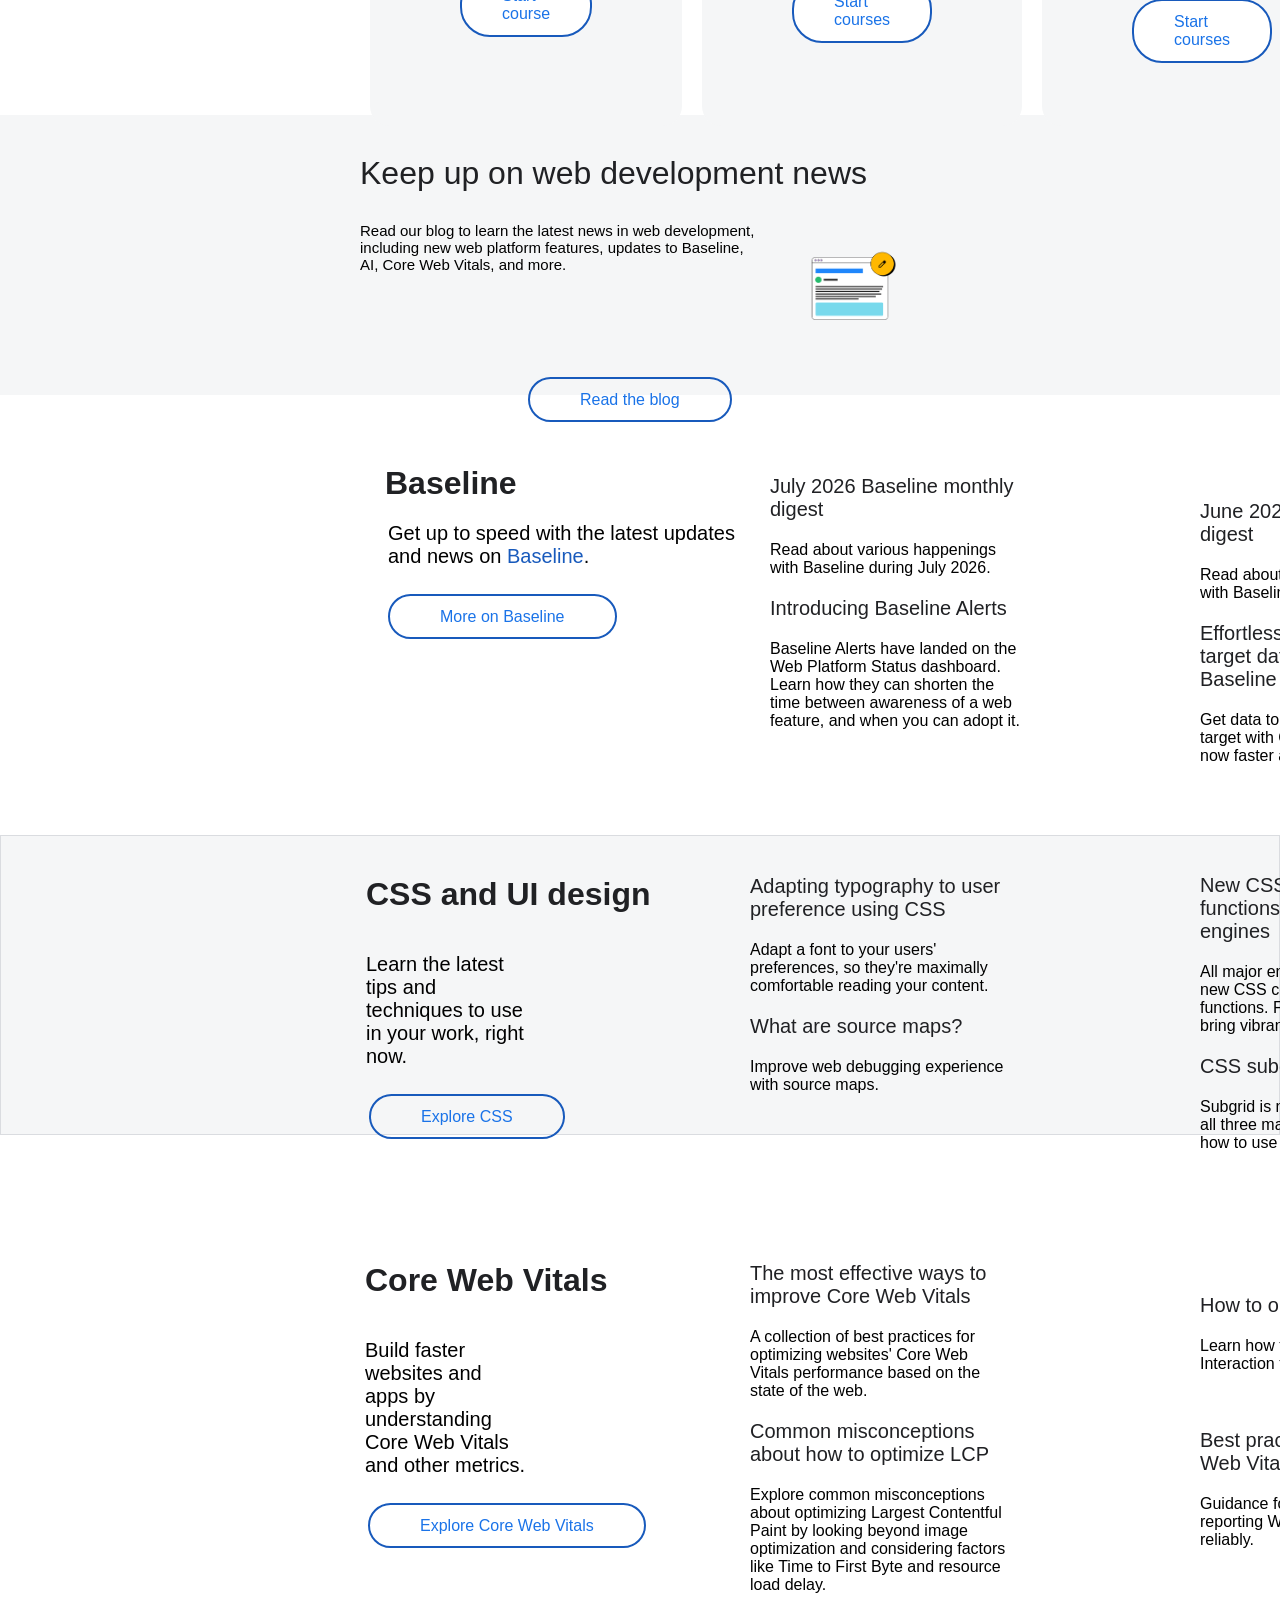
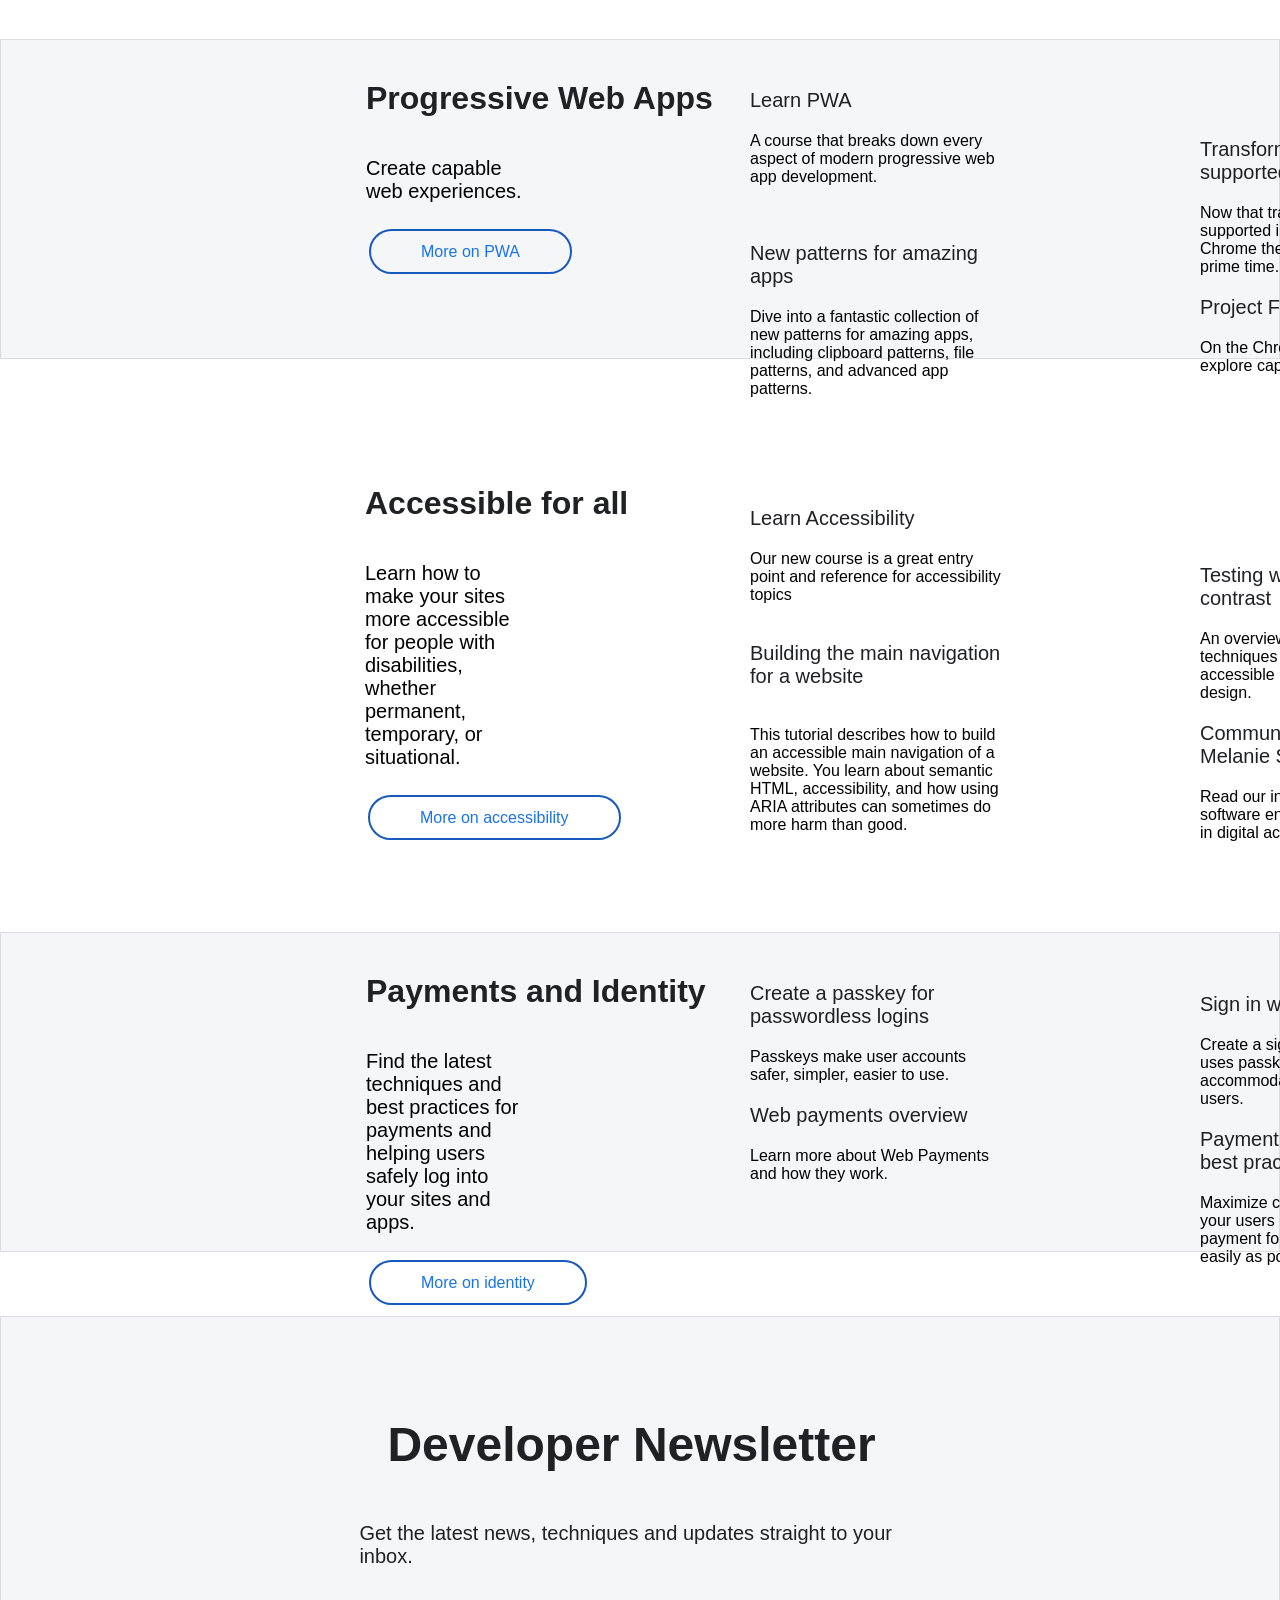
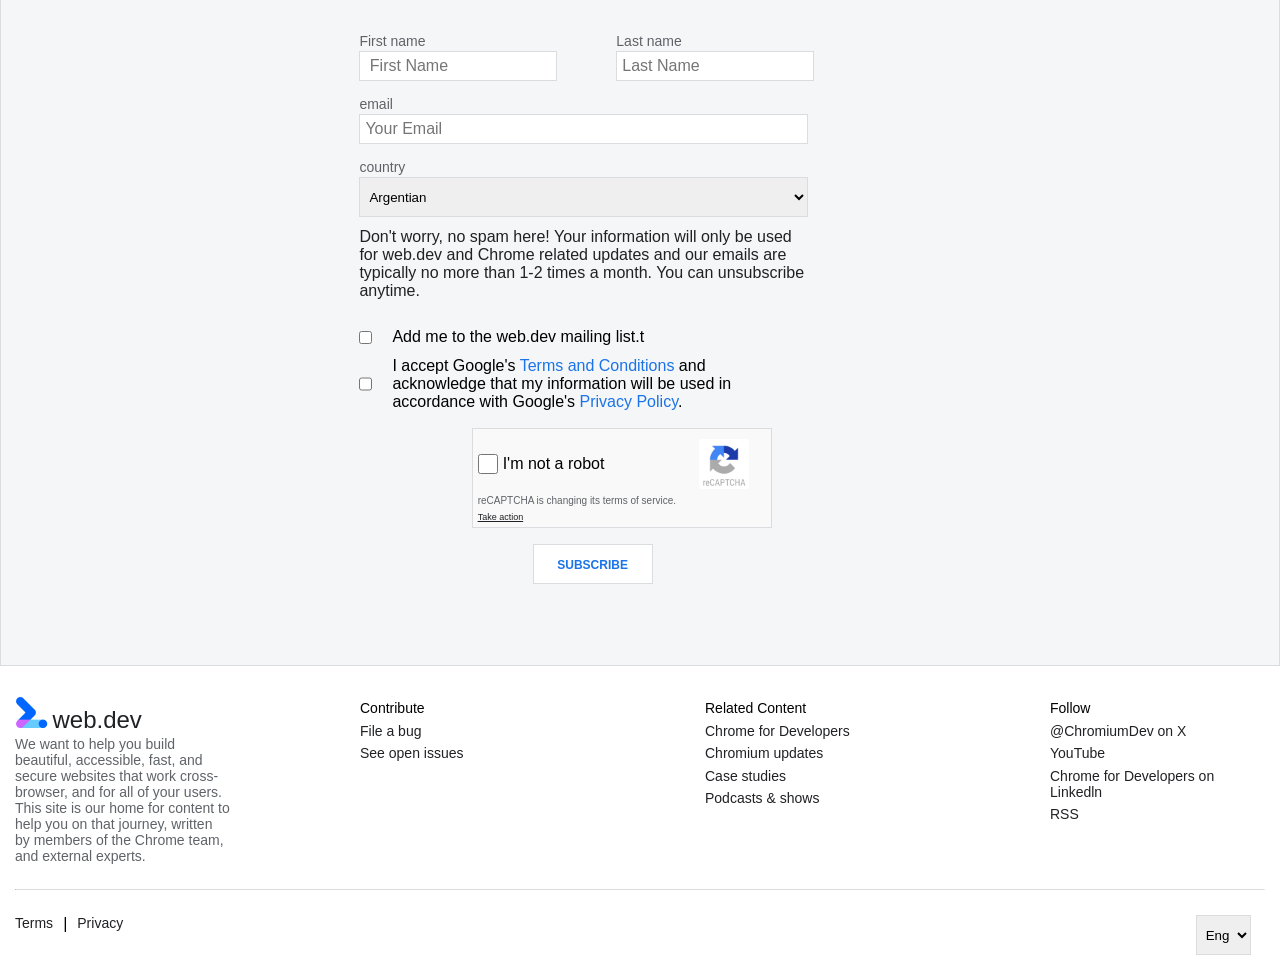
==== commit de358428: "i added a style" ====
--- a/index.html
+++ b/index.html
@@ -17,7 +17,24 @@
         <a href="#" class="discover">Discover</a>
         <a href="#" class="bas">Baseline</a>
         <a href="#" class="more">More</a>
+        <a href="#" class="case">Case Studies</a>
         <!-- <label for=""></label> -->
+         <input type="text" placeholder=" Search">
+         <span class="lightmode"><a href="#"><img src="images/lightmode.png" alt=""></a></span>
+          <select name="" id="">
+                <option value="">English</option>
+                <option value="">Deutsch</option>
+                <option value="">Espanol- America Latina</option>
+                <option value="">Francais</option>
+                <option value="">Indonesia</option>
+                <option value="">Italiano</option>
+                <option value="">Polski</option>
+                <option value="">Portugues- Brasil</option>
+                <option value="">Tieng Viet</option>
+                <option value="">Turkce</option>
+              </select>
+              <a href="#" class="signin">Sign in</a>
+
 
     </nav>
 
@@ -356,10 +373,65 @@
             </div>
              <p>reCAPTCHA is changing its terms of service.</p>
              <a href="#">Take action</a>
-        </div>
-
-
-
+             <form>
+                <button><a href="#">SUBSCRIBE</a></button>
+             </form>
+        </div>
+
+    </div>
+
+    <div class="footer">
+           <div class="footer-columns">
+            <div>
+            <span><img src="images/favicon.png" alt=""></span>  
+            <span class="footerweb">web.dev</span>
+            <p>We want to help you build beautiful, accessible, fast, and secure websites that work cross-browser, and for all of your users. This site is our home for content to help you on that journey, written by members of the Chrome team, and external experts.</p>
+             </div>
+        
+            <div>
+                <h3>Contribute</h3>
+                <a href="#">File a bug</a>
+                <a href="#">See open issues</a>
+            </div>
+
+            <div>
+                <h3>Related Content</h3>
+                <a href="#">Chrome for Developers</a>
+                <a href="#">Chromium updates</a>
+                <a href="#">Case studies</a>
+                <a href="#">Podcasts & shows</a>
+            </div>
+
+            <div>
+                <h3>Follow</h3>
+                <a href="#">@ChromiumDev on X</a>
+                <a href="#">YouTube</a>
+                <a href="#">Chrome for Developers on Linkedln</a>
+                <a href="#">RSS</a>
+            </div>
+            
+          </div> 
+          <hr>
+          <div class="footer-paragraph">
+            <a href="#">Terms</a>
+            |
+            <a href="#">Privacy</a>
+            <div class="languages">
+               <select name="" id="">
+                <option value=""> <img src="images/language.png" alt="">English</option>
+                <option value="">Deutsch</option>
+                <option value="">Espanol- America Latina</option>
+                <option value="">Francais</option>
+                <option value="">Indonesia</option>
+                <option value="">Italiano</option>
+                <option value="">Polski</option>
+                <option value="">Portugues- Brasil</option>
+                <option value="">Tieng Viet</option>
+                <option value="">Turkce</option>
+              </select>
+            </div>
+
+          </div>
 
     </div>
 
--- a/style.css
+++ b/style.css
@@ -94,6 +94,55 @@
     padding-left: 4%;
     margin-top: 15%;
 }
+
+.case{
+  color: #5F6368;
+    font-size: 14px;
+    font-weight: 400;
+    text-decoration: none;
+    padding-left: 4%;
+    margin-top: 15%;  
+}
+
+.case:hover{
+    color: #202124;
+}
+
+.header input{
+    border-radius: 50px;
+    margin-left: 22%;
+    height: 40px;
+    border: none;
+    background-color: #f5f6f7;
+    padding: 10px;
+    font-size: 18px;
+    font-weight: 400;
+    width: 200px;
+}
+
+.signin{
+    color: #000000;
+    text-decoration: none;
+    font-size: 14px;
+    font-weight: 500;
+    padding-left: 3%;
+}
+
+
+.lightmode{
+padding-right: 2%;
+padding-top: 3%;
+}
+
+.header select{
+    width: 140px;
+    height: 30px;
+    color: #5F6368;
+    font-size: 14px;
+    font-weight: 500;
+}
+
+
 
 .text{
     color:#FFFF ;
@@ -832,9 +881,9 @@
 }
 
 .conclusion{
-   border: 2px solid #dadce0;
+   border: 1px solid #dadce0;
     background-color: #f5f6f7; 
-   height: 1000px;
+   height: 950px;
    margin-top: 50px;
    padding: 0 28%;
    padding-top: 100px;
@@ -897,6 +946,7 @@
    }
 
    .conclusion p{
+    
     color: #202124;
     font-size: 16px;
     font-weight: 400;
@@ -928,14 +978,14 @@
     border: 1px solid #dadce0;
     background-color:#f9f9f9 ;
     width: 300px;
-    height: 70px;
+    height: 100px;
     margin-top: 3%;
     margin-left: 20%;
 }
 
 .reCAPTCHA-box1 {
     display: flex;
-    padding:10px 0 0 5px ;
+    padding:10px 0px 0px 5px ;
 }
 
 .box {
@@ -963,11 +1013,120 @@
 }
 
 .reCAPTCHA{
-    width: 50px;
+    width: 150px;
+    height: 50px;
+    padding-left: 80px;
+    object-fit: contain;
+    /* margin-top: 1%; */
+}
+
+.conclusion4 button{
+    border: 1px solid #dadce0;
+    margin: 20px 60px;
+    width: 120px;
     height: 40px;
-    padding-left: 40px;
-    object-fit: cover;
-}
+   background-color: #ffffff;
+}
+
+
+.conclusion4 button:hover{
+    background-color:rgb(131, 131, 238) ;
+}
+
+
+.conclusion4 button a{
+    color: #1A73E8;
+    padding: 5px;
+     font-weight: 700;
+     text-decoration: none;
+     font-size: 12px;
+}
+
+.footer{
+    /* display: flex; */
+    height: 300px;
+    background-color:#ffffff ;
+    padding: 30px 15px;
+}
+
+.footer-columns{
+    display: flex;
+    gap: 130px;
+}
+
+.footer-columns div{
+    width: 25%;
+}
+
+.footerweb{
+    color:#202124 ;
+    font-size: 24px;
+    font-weight: 450;
+    /* margin: 30px 15px; */
+    text-decoration: none;
+}
+
+
+.footer p{
+ color: #5F6368 ; 
+ font-size: 14px; 
+ font-weight: 400;
+ width: 100%;
+ padding-top: 1%;
+ display: flex;
+}
+
+.footer-columns h3{
+ font-size: 14px;
+ font-weight: 500;
+ columns: #202124;
+ padding-top: 2%;
+}
+
+.footer-columns a{
+    color:#202124 ;
+    font-size: 14px;
+    text-decoration: none;
+    font-weight: 400;
+    display: block;
+    padding-top: 3%;
+}
+
+.footer-columns a:hover{
+    text-decoration: underline;
+    color: #1A73E8;
+}
+
+.footer hr{
+    /* border-top: none; */
+    border-bottom: 1px solid #dadce0;
+    margin-top: 2%;
+    border-top: none;
+}
+
+.footer-paragraph{
+    margin-top: 2%;
+    display: flex;
+    gap: 10px;
+}
+
+.footer-paragraph a{
+   color:#202124 ;
+    font-size: 14px;
+    text-decoration: none;
+    font-weight: 400; 
+}
+
+.footer-paragraph a:hover{
+    text-decoration: underline;
+    color: #1A73E8;
+}
+
+
+.languages{
+    margin-left: 85%;
+}
+
 
 
 
@@ -979,7 +1138,7 @@
 
 
 
-
+ 
 
 
 
